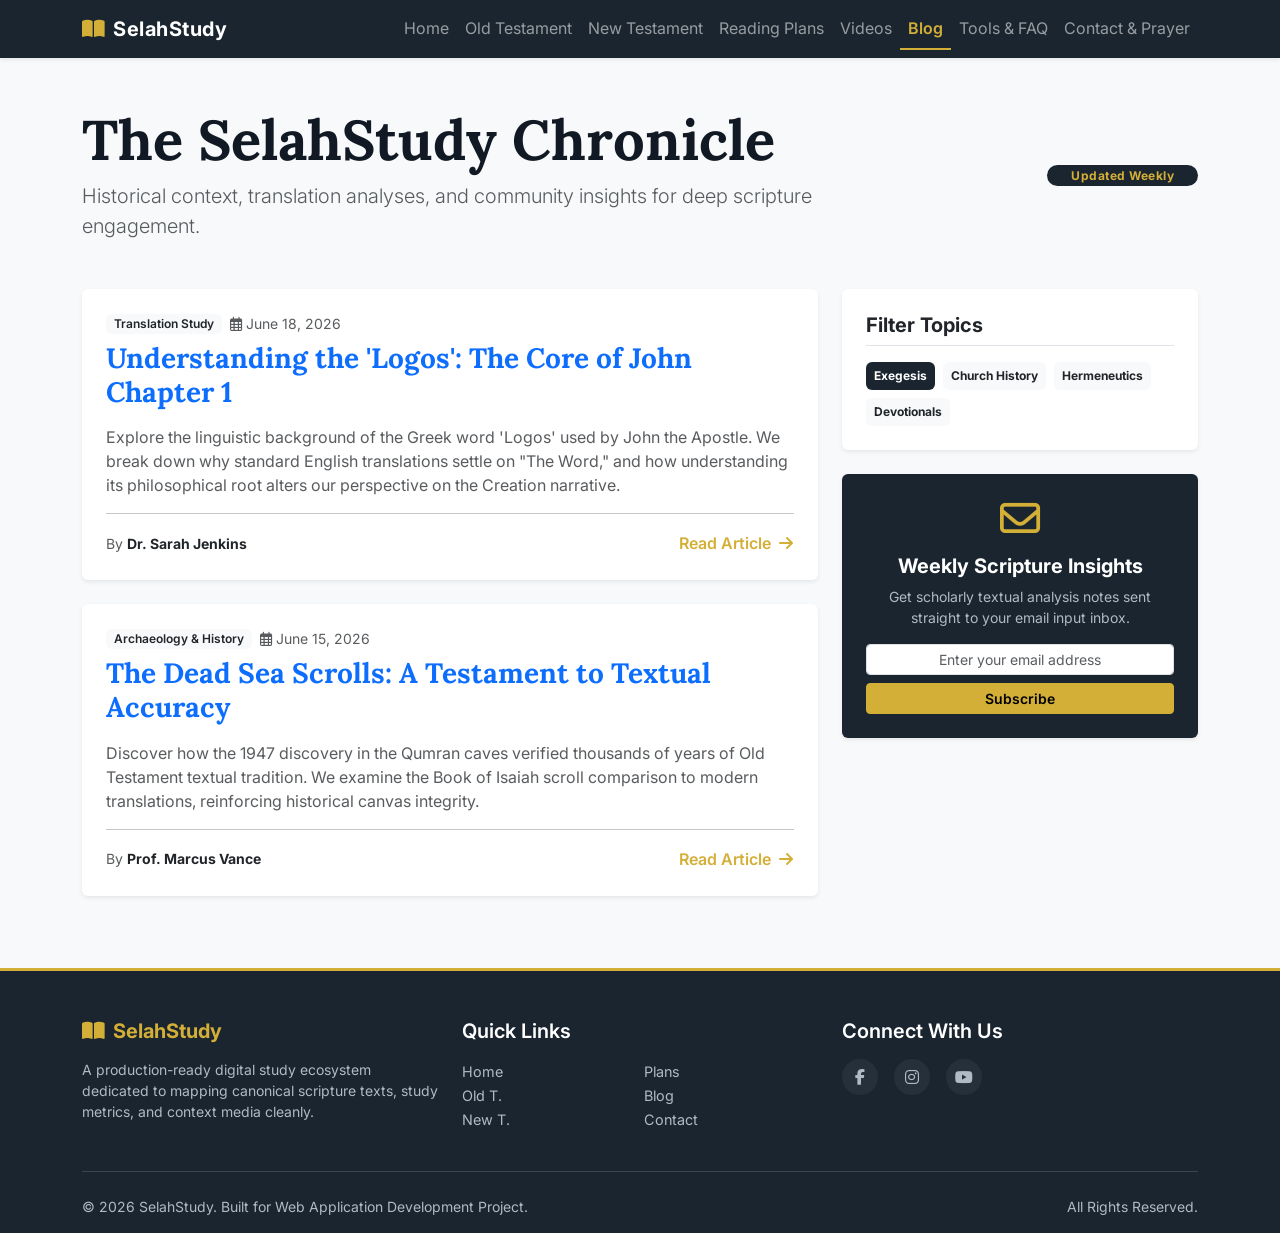
==== pages/blog.html @ b64c6d79 "Updating links for the blog page, and adding the NavBar hover for said page" ====
<!DOCTYPE html>
<html lang="en">
<head>
    <meta charset="UTF-8">
    <meta name="viewport" content="width=device-width, initial-scale=1.0">
    <title>SelahStudy | Scripture Study Platform</title>
    <link href="https://cdn.jsdelivr.net/npm/bootstrap@5.3.3/dist/css/bootstrap.min.css" rel="stylesheet">
    <link rel="preconnect" href="https://fonts.googleapis.com">
    <link rel="preconnect" href="https://fonts.gstatic.com" crossorigin>
    <link href="https://fonts.googleapis.com/css2?family=Inter:wght@300;400;600&family=Lora:ital,wght@0,400;0,600;1,400&display=swap" rel="stylesheet">
    <link rel="stylesheet" href="https://cdnjs.cloudflare.com/ajax/libs/font-awesome/6.4.0/css/all.min.css">
    <link rel="stylesheet" href="/css/style.css">
    <title>Document</title>
</head>
<body>
    <header>
        <nav class="navbar navbar-expand-lg navbar-dark bg-navy sticky-top shadow-sm">
            <div class="container">
                <a class="navbar-brand d-flex align-items-center" href="index.html">
                    <i class="fa-solid fa-book-open text-gold me-2"></i>
                    <span class="fw-bold tracking-wide">SelahStudy</span>
                </a>
                <button class="navbar-toggler border-0" type="button" data-bs-toggle="collapse" data-bs-target="#mainNavbar" aria-controls="mainNavbar" aria-expanded="false" aria-label="Toggle navigation">
                    <span class="navbar-toggler-icon"></span>
                </button>
                <div class="collapse navbar-collapse" id="mainNavbar">
                    <ul class="navbar-nav ms-auto mb-2 mb-lg-0">
                        <li class="nav-item"><a class="nav-link" href="/pages/home.html">Home</a></li>
                        <li class="nav-item"><a class="nav-link" href="/pages/old.html">Old Testament</a></li>
                        <li class="nav-item"><a class="nav-link" href="/pages/new.html">New Testament</a></li>
                        <li class="nav-item"><a class="nav-link" href="plans.html">Reading Plans</a></li>
                        <li class="nav-item"><a class="nav-link" href="videos.html">Videos</a></li>
                        <li class="nav-item"><a class="nav-link active" href="/pages/blog.html">Blog</a></li>
                        <li class="nav-item"><a class="nav-link" href="tools.html">Tools & FAQ</a></li>
                        <li class="nav-item"><a class="nav-link" href="contact.html">Contact & Prayer</a></li>
                    </ul>
                </div>
            </div>
        </nav>
    </header>
    <main class="py-5">
        <div class="container">
            <div class="row mb-5 text-center text-md-start align-items-center g-4">
                <div class="col-md-8">
                    <h1 class="display-4 fw-bold">The SelahStudy Chronicle</h1>
                    <p class="lead text-muted mb-0">Historical context, translation analyses, and community insights for deep scripture engagement.</p>
                </div>
                <div class="col-md-4 text-md-end">
                    <span class="badge bg-navy text-gold p-2.5 px-4 rounded-pill tracking-wide font-sans-serif small">Updated Weekly</span>
                </div>
            </div>

            <div class="row g-4">
                <div class="col-lg-8">
                    <article class="card border-0 shadow-sm mb-4 overflow-hidden">
                        <div class="card-body p-4">
                            <div class="d-flex align-items-center gap-2 mb-2">
                                <span class="badge bg-light text-dark fw-semibold">Translation Study</span>
                                <small class="text-muted"><i class="fa-regular fa-calendar-days me-1"></i>June 18, 2026</small>
                            </div>
                            <h2 class="h3 fw-bold mb-3"><a href="#" class="text-decoration-none text-dark-navy hover-gold">Understanding the 'Logos': The Core of John Chapter 1</a></h2>
                            <p class="text-muted leading-relaxed">
                                Explore the linguistic background of the Greek word 'Logos' used by John the Apostle. We break down why standard English translations settle on "The Word," and how understanding its philosophical root alters our perspective on the Creation narrative.
                            </p>
                            <hr class="my-3 opacity-10">
                            <div class="d-flex justify-content-between align-items-center">
                                <span class="small text-muted">By <strong class="text-dark">Dr. Sarah Jenkins</strong></span>
                                <a href="#" class="btn btn-link text-gold p-0 fw-semibold text-decoration-none small">Read Article <i class="fa-solid fa-arrow-right ms-1"></i></a>
                            </div>
                        </div>
                    </article>

                    <article class="card border-0 shadow-sm mb-4 overflow-hidden">
                        <div class="card-body p-4">
                            <div class="d-flex align-items-center gap-2 mb-2">
                                <span class="badge bg-light text-dark fw-semibold">Archaeology & History</span>
                                <small class="text-muted"><i class="fa-regular fa-calendar-days me-1"></i>June 15, 2026</small>
                            </div>
                            <h2 class="h3 fw-bold mb-3"><a href="#" class="text-decoration-none text-dark-navy hover-gold">The Dead Sea Scrolls: A Testament to Textual Accuracy</a></h2>
                            <p class="text-muted leading-relaxed">
                                Discover how the 1947 discovery in the Qumran caves verified thousands of years of Old Testament textual tradition. We examine the Book of Isaiah scroll comparison to modern translations, reinforcing historical canvas integrity.
                            </p>
                            <hr class="my-3 opacity-10">
                            <div class="d-flex justify-content-between align-items-center">
                                <span class="small text-muted">By <strong class="text-dark">Prof. Marcus Vance</strong></span>
                                <a href="#" class="btn btn-link text-gold p-0 fw-semibold text-decoration-none small">Read Article <i class="fa-solid fa-arrow-right ms-1"></i></a>
                            </div>
                        </div>
                    </article>
                </div>

                <aside class="col-lg-4">
                    <div class="card border-0 shadow-sm p-4 mb-4">
                        <h4 class="h5 fw-bold mb-3 border-bottom pb-2">Filter Topics</h4>
                        <div class="d-flex flex-wrap gap-2">
                            <a href="#" class="badge bg-navy text-white text-decoration-none p-2">Exegesis</a>
                            <a href="#" class="badge bg-light text-dark text-decoration-none p-2">Church History</a>
                            <a href="#" class="badge bg-light text-dark text-decoration-none p-2">Hermeneutics</a>
                            <a href="#" class="badge bg-light text-dark text-decoration-none p-2">Devotionals</a>
                        </div>
                    </div>

                    <div class="card border-0 shadow-sm p-4 text-center bg-navy text-white">
                        <i class="fa-regular fa-envelope text-gold mb-3 fs-1"></i>
                        <h4 class="h5 fw-bold mb-2">Weekly Scripture Insights</h4>
                        <p class="small text-light-muted mb-3">Get scholarly textual analysis notes sent straight to your email input inbox.</p>
                        <form onsubmit="event.preventDefault();" class="w-100">
                            <input type="email" class="form-control form-control-sm mb-2 text-center" placeholder="Enter your email address" required>
                            <button type="submit" class="btn btn-warning btn-sm w-100 fw-semibold text-dark-navy" style="background-color: var(--gold); border-color: var(--gold);">Subscribe</button>
                        </form>
                    </div>
                </aside>
            </div>
        </div>
    </main>
    

<footer class="bg-navy text-light pt-5 pb-3 mt-auto border-top border-gold">
        <div class="container">
            <div class="row g-4">
                <div class="col-md-4">
                    <h5 class="fw-bold text-gold mb-3"><i class="fa-solid fa-book-open me-2"></i>SelahStudy</h5>
                    <p class="small text-light-muted">A production-ready digital study ecosystem dedicated to mapping canonical scripture texts, study metrics, and context media cleanly.</p>
                </div>
                <div class="col-md-4">
                    <h5 class="text-white fw-semibold mb-3">Quick Links</h5>
                    <ul class="list-unstyled footer-links row g-2">
                        <div class="col-6">
                            <li><a href="/pages/home.html">Home</a></li>
                            <li><a href="/pages/old.html">Old T.</a></li>
                            <li><a href="/pages/new.html">New T.</a></li>
                        </div>
                        <div class="col-6">
                            <li><a href="plans.html">Plans</a></li>
                            <li><a href="blog.html">Blog</a></li>
                            <li><a href="contact.html">Contact</a></li>
                        </div>
                    </ul>
                </div>
                <div class="col-md-4">
                    <h5 class="text-white fw-semibold mb-3">Connect With Us</h5>
                    <div class="d-flex gap-3 mb-3">
                        <a href="#" class="social-icon" aria-label="Facebook"><i class="fa-brands fa-facebook-f"></i></a>
                        <a href="#" class="social-icon" aria-label="Instagram"><i class="fa-brands fa-instagram"></i></a>
                        <a href="#" class="social-icon" aria-label="YouTube"><i class="fa-brands fa-youtube"></i></a>
                    </div>
                </div>
            </div>
            <hr class="border-light opacity-15 my-4">
            <div class="row small text-light-muted text-center text-md-start">
                <div class="col-md-6">&copy; 2026 SelahStudy. Built for Web Application Development Project.</div>
                <div class="col-md-6 text-md-end pt-2 pt-md-0">All Rights Reserved.</div>
            </div>
        </div>
    </footer>
    <script src="https://cdn.jsdelivr.net/npm/bootstrap@5.3.3/dist/js/bootstrap.bundle.min.js"></script>
    <script src="/JS/main.js"></script>
  </body>
</html>
---- css/style.css ----
:root {
    --bg-navy: #1a252f;
    --dark-navy: #111a24;
    --gold: #d4af37;
    --gold-hover: #bda030;
    --alabaster: #f8f9fa;
    --text-muted: #8a96a3;
}

body {
    font-family: 'Inter', sans-serif;
    background-color: var(--alabaster);
    color: var(--dark-navy);
    display: flex;
    flex-direction: column;
    min-height: 100vh;
}

/* Typography Rules for Scriptural Elements */
h1, h2, h3, .serif-font {
    font-family: 'Lora', serif;
}

/* Custom Navigation Color Tokens */
.bg-navy {
    background-color: var(--bg-navy) !important;
}

.text-gold {
    color: var(--gold) !important;
}

.border-gold {
    border-top-color: var(--gold) !important;
    border-top-width: 3px !important;
}

.navbar-dark .navbar-nav .nav-link.active {
    color: var(--gold) !important;       
    font-weight: 600;                     
    border-bottom: 2px solid var(--gold); 
}

/* Layout Utilities */
.tracking-wide {
    letter-spacing: 0.5px;
}

.max-w-600 {
    max-width: 600px;
}

.text-light-muted {
    color: #b0bac5;
}

.opacity-15 {
    opacity: 0.15;
}

/* Footer Link Transitions */
.footer-links a {
    color: #b0bac5;
    text-decoration: none;
    transition: color 0.2s ease-in-out;
    font-size: 0.9rem;
}

.footer-links a:hover {
    color: var(--gold);
}

.social-icon {
    width: 36px;
    height: 36px;
    background-color: rgba(255, 255, 255, 0.05);
    color: #b0bac5;
    display: inline-flex;
    align-items: center;
    justify-content: center;
    border-radius: 50%;
    text-decoration: none;
    transition: all 0.2s ease-in-out;
}

.social-icon:hover {
    background-color: var(--gold);
    color: var(--bg-navy);
    transform: translateY(-2px);
}

/* Hero Banner Layout */
.hero-banner {
    background: linear-gradient(135deg, var(--dark-navy) 0%, var(--bg-navy) 100%);
    position: relative;
    overflow: hidden;
}


/* accent background glow */
.hero-banner::before {
    content: '';
    position: absolute;
    top: -50%;
    right: -20%;
    width: 600px;
    height: 600px;
    background: radial-gradient(circle, rgba(212, 175, 55, 0.08) 0%, transparent 70%);
    border-radius: 50%;
    pointer-events: none;
}

/* Custom Typography Details */
.font-serif-italic {
    font-family: 'Lora', serif;
    font-style: italic;
}

/* Elegant Verse Display Card */
.verse-card {
    background: #ffffff;
    border-left: 4px solid var(--gold);
    border-radius: 4px 12px 12px 4px;
    transition: transform 0.3s ease, box-shadow 0.3s ease;
}

.verse-card:hover {
    transform: translateY(-3px);
    box-shadow: 0 10px 20px rgba(0, 0, 0, 0.05) !important;
}

.badge-gold-outline {
    color: var(--gold);
    border: 1px solid var(--gold);
    font-size: 0.75rem;
    letter-spacing: 1px;
    text-transform: uppercase;
    font-weight: 600;
}
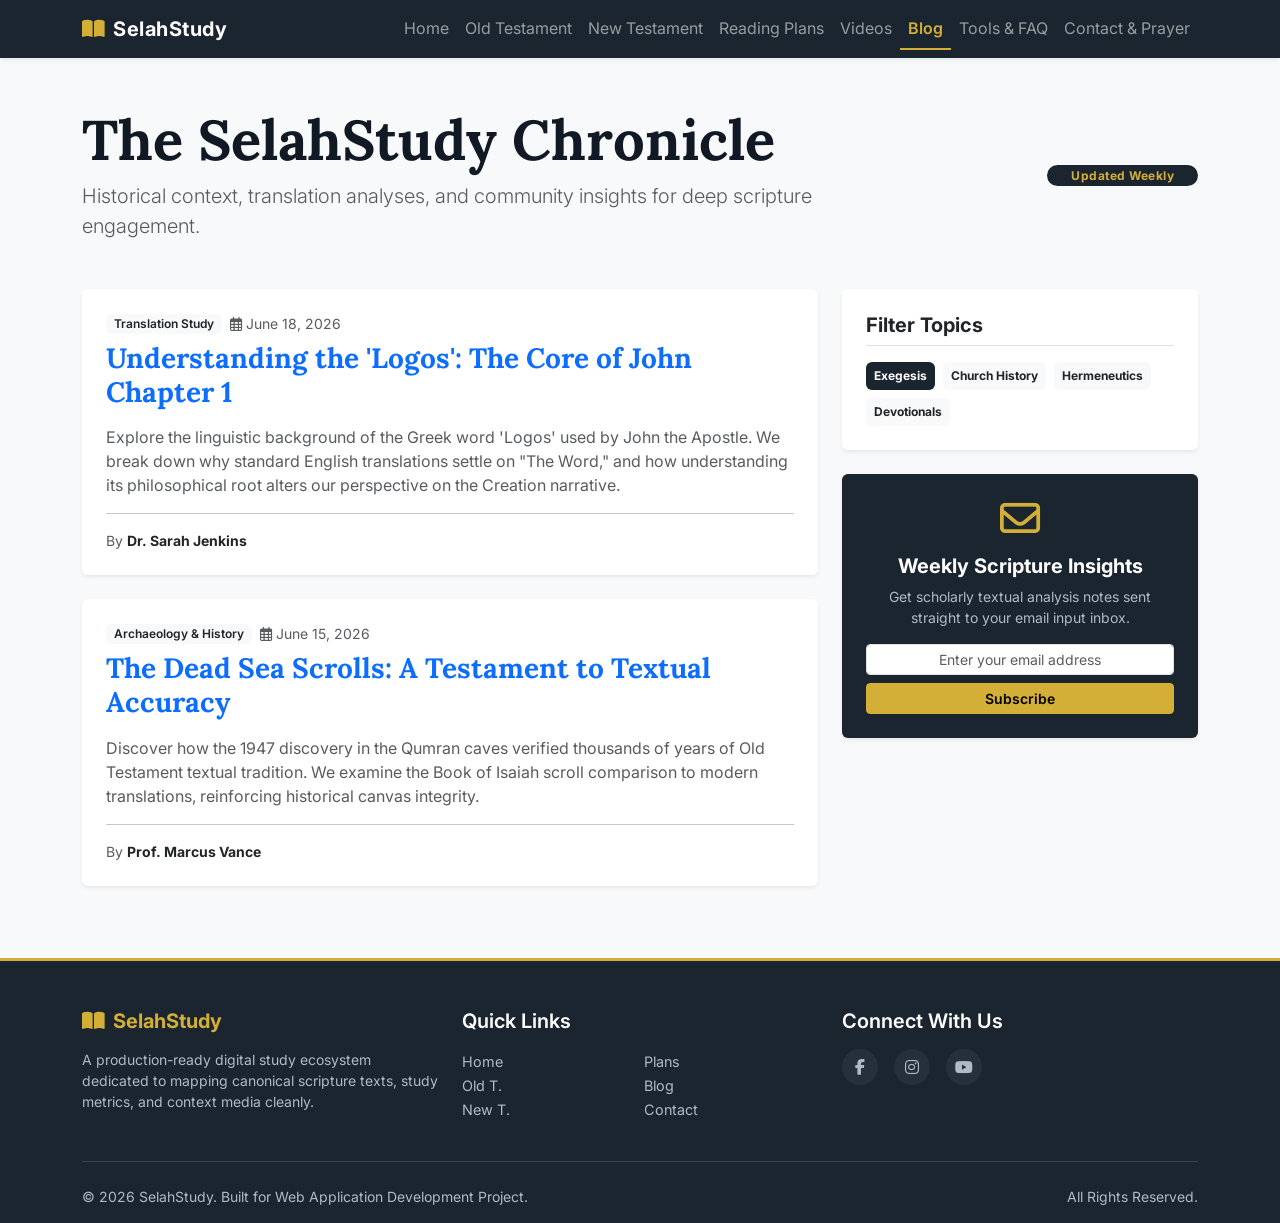
==== commit badfcd95: "Fixing interlinking for the tools page" ====
--- a/pages/blog.html
+++ b/pages/blog.html
@@ -28,11 +28,11 @@
                         <li class="nav-item"><a class="nav-link" href="/pages/home.html">Home</a></li>
                         <li class="nav-item"><a class="nav-link" href="/pages/old.html">Old Testament</a></li>
                         <li class="nav-item"><a class="nav-link" href="/pages/new.html">New Testament</a></li>
-                        <li class="nav-item"><a class="nav-link" href="plans.html">Reading Plans</a></li>
-                        <li class="nav-item"><a class="nav-link" href="videos.html">Videos</a></li>
+                        <li class="nav-item"><a class="nav-link" href="/pages/plans.html">Reading Plans</a></li>
+                        <li class="nav-item"><a class="nav-link" href="/pages/video.html">Videos</a></li>
                         <li class="nav-item"><a class="nav-link active" href="/pages/blog.html">Blog</a></li>
-                        <li class="nav-item"><a class="nav-link" href="tools.html">Tools & FAQ</a></li>
-                        <li class="nav-item"><a class="nav-link" href="contact.html">Contact & Prayer</a></li>
+                        <li class="nav-item"><a class="nav-link" href="/pages/tools.html">Tools & FAQ</a></li>
+                        <li class="nav-item"><a class="nav-link" href="/pages/contact.html">Contact & Prayer</a></li>
                     </ul>
                 </div>
             </div>
@@ -65,7 +65,7 @@
                             <hr class="my-3 opacity-10">
                             <div class="d-flex justify-content-between align-items-center">
                                 <span class="small text-muted">By <strong class="text-dark">Dr. Sarah Jenkins</strong></span>
-                                <a href="#" class="btn btn-link text-gold p-0 fw-semibold text-decoration-none small">Read Article <i class="fa-solid fa-arrow-right ms-1"></i></a>
+                                
                             </div>
                         </div>
                     </article>
@@ -83,7 +83,7 @@
                             <hr class="my-3 opacity-10">
                             <div class="d-flex justify-content-between align-items-center">
                                 <span class="small text-muted">By <strong class="text-dark">Prof. Marcus Vance</strong></span>
-                                <a href="#" class="btn btn-link text-gold p-0 fw-semibold text-decoration-none small">Read Article <i class="fa-solid fa-arrow-right ms-1"></i></a>
+                                
                             </div>
                         </div>
                     </article>
@@ -104,8 +104,9 @@
                         <i class="fa-regular fa-envelope text-gold mb-3 fs-1"></i>
                         <h4 class="h5 fw-bold mb-2">Weekly Scripture Insights</h4>
                         <p class="small text-light-muted mb-3">Get scholarly textual analysis notes sent straight to your email input inbox.</p>
-                        <form onsubmit="event.preventDefault();" class="w-100">
-                            <input type="email" class="form-control form-control-sm mb-2 text-center" placeholder="Enter your email address" required>
+                        
+                        <form id="newsletterForm" class="w-100" novalidate>
+                            <input type="email" id="newsletterEmail" class="form-control form-control-sm mb-2 text-center" placeholder="Enter your email address" required>
                             <button type="submit" class="btn btn-warning btn-sm w-100 fw-semibold text-dark-navy" style="background-color: var(--gold); border-color: var(--gold);">Subscribe</button>
                         </form>
                     </div>
@@ -113,6 +114,46 @@
             </div>
         </div>
     </main>
+    <!-- Newsletter Success Modal -->
+    <div class="modal fade" id="submissionSuccessModal" tabindex="-1" aria-hidden="true">
+        <div class="modal-dialog modal-dialog-centered">
+            <div class="modal-content">
+
+                <div class="modal-header bg-navy text-gold">
+                    <h5 class="modal-title">
+                        <i class="fa-solid fa-circle-check me-2"></i>
+                        Subscription Successful
+                    </h5>
+
+                    <button type="button"
+                            class="btn-close btn-close-white"
+                            data-bs-dismiss="modal">
+                    </button>
+                </div>
+
+                <div class="modal-body text-center">
+
+                    <i class="fa-solid fa-envelope-circle-check text-success fs-1 mb-3"></i>
+
+                    <h4>Hello <span id="modalTargetName" class="text-gold"></span>!</h4>
+
+                    <p>
+                        You have successfully subscribed to the
+                        <strong id="modalTargetType"></strong>.
+                    </p>
+
+                </div>
+
+                <div class="modal-footer bg-light border-0">
+                    <button type="button" class="btn btn-secondary w-100 fw-semibold"
+                            data-bs-dismiss="modal">
+                        Close
+                    </button>
+                </div>
+
+            </div>
+        </div>
+    </div>
     
 
 <footer class="bg-navy text-light pt-5 pb-3 mt-auto border-top border-gold">
@@ -131,9 +172,9 @@
                             <li><a href="/pages/new.html">New T.</a></li>
                         </div>
                         <div class="col-6">
-                            <li><a href="plans.html">Plans</a></li>
-                            <li><a href="blog.html">Blog</a></li>
-                            <li><a href="contact.html">Contact</a></li>
+                            <li><a href="/pages/plans.html">Plans</a></li>
+                            <li><a href="/pages/blog.html">Blog</a></li>
+                            <li><a href="/pages/contact.html">Contact</a></li>
                         </div>
                     </ul>
                 </div>
@@ -153,6 +194,7 @@
             </div>
         </div>
     </footer>
+    
     <script src="https://cdn.jsdelivr.net/npm/bootstrap@5.3.3/dist/js/bootstrap.bundle.min.js"></script>
     <script src="/JS/main.js"></script>
   </body>
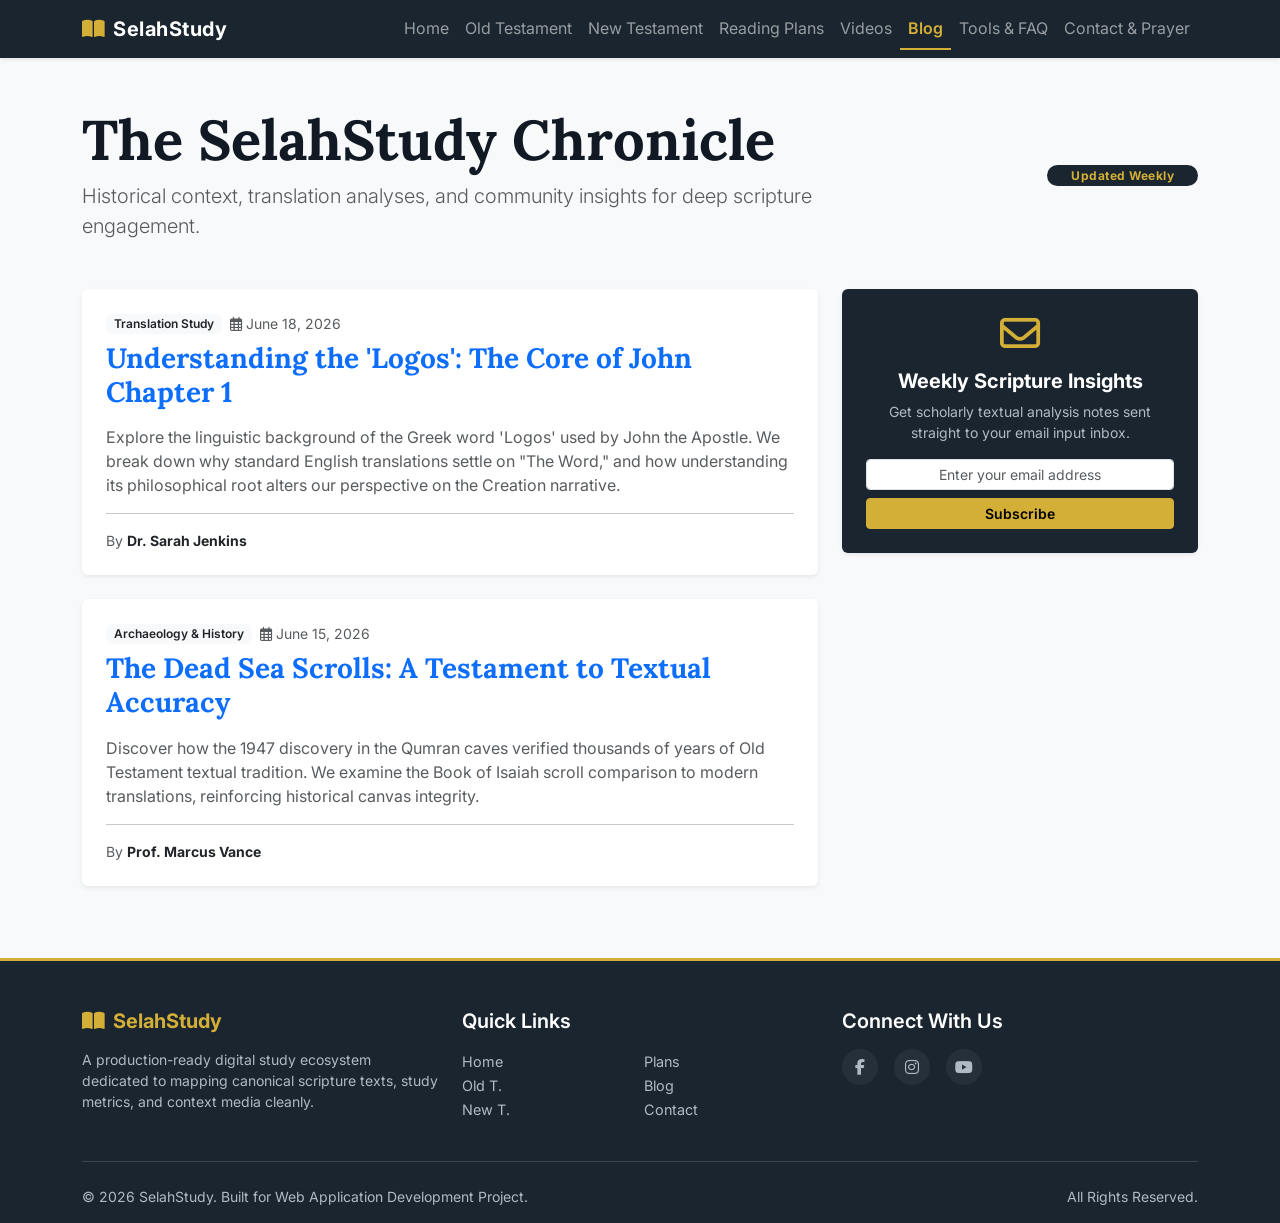
==== commit c46afb0f: "Removing a filter option from the blog page" ====
--- a/pages/blog.html
+++ b/pages/blog.html
@@ -90,15 +90,7 @@
                 </div>
 
                 <aside class="col-lg-4">
-                    <div class="card border-0 shadow-sm p-4 mb-4">
-                        <h4 class="h5 fw-bold mb-3 border-bottom pb-2">Filter Topics</h4>
-                        <div class="d-flex flex-wrap gap-2">
-                            <a href="#" class="badge bg-navy text-white text-decoration-none p-2">Exegesis</a>
-                            <a href="#" class="badge bg-light text-dark text-decoration-none p-2">Church History</a>
-                            <a href="#" class="badge bg-light text-dark text-decoration-none p-2">Hermeneutics</a>
-                            <a href="#" class="badge bg-light text-dark text-decoration-none p-2">Devotionals</a>
-                        </div>
-                    </div>
+                    
 
                     <div class="card border-0 shadow-sm p-4 text-center bg-navy text-white">
                         <i class="fa-regular fa-envelope text-gold mb-3 fs-1"></i>
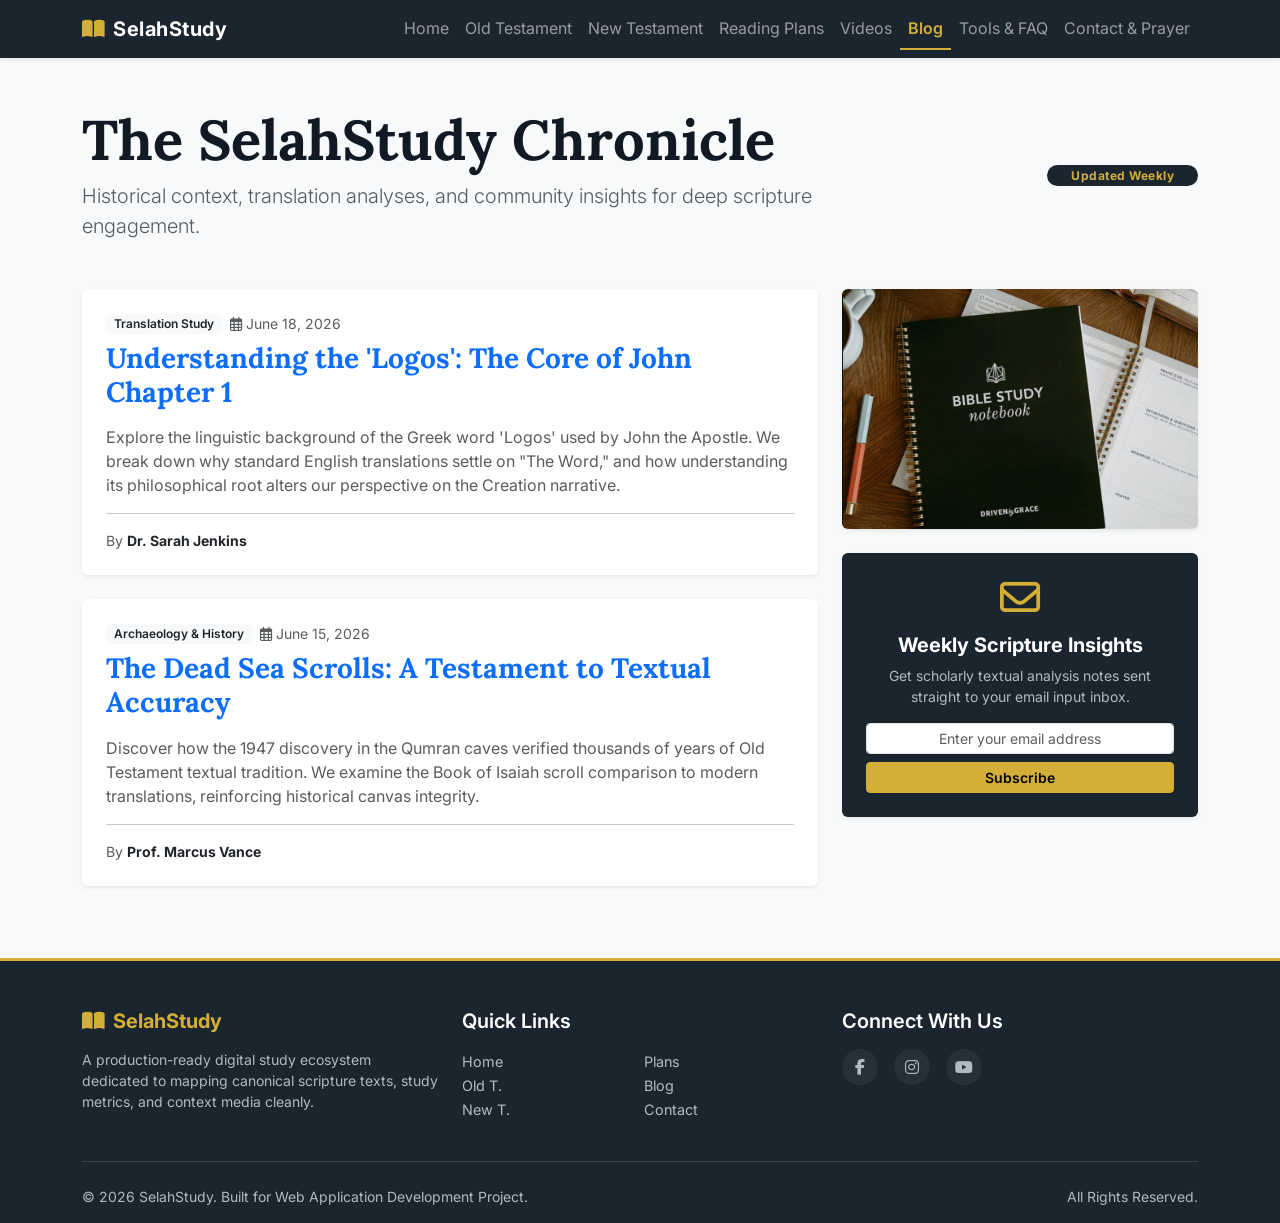
==== commit fd7c0813: "Adding a notebook image for the blog page" ====
--- a/pages/blog.html
+++ b/pages/blog.html
@@ -91,7 +91,14 @@
 
                 <aside class="col-lg-4">
                     
-
+                    <div class="card border-0 shadow-sm overflow-hidden mb-4">
+                            <img src="/images/notebook.png" 
+                                 class="img-fluid d-block mx-auto" 
+                                 alt="Open Scripture volume illuminated by light ray streams"
+                                 loading="eager"
+                                 style="max-height: 240px; width: 100%; object-fit: cover; object-position: center;">
+                    </div>
+                    
                     <div class="card border-0 shadow-sm p-4 text-center bg-navy text-white">
                         <i class="fa-regular fa-envelope text-gold mb-3 fs-1"></i>
                         <h4 class="h5 fw-bold mb-2">Weekly Scripture Insights</h4>
@@ -102,6 +109,7 @@
                             <button type="submit" class="btn btn-warning btn-sm w-100 fw-semibold text-dark-navy" style="background-color: var(--gold); border-color: var(--gold);">Subscribe</button>
                         </form>
                     </div>
+                    
                 </aside>
             </div>
         </div>
